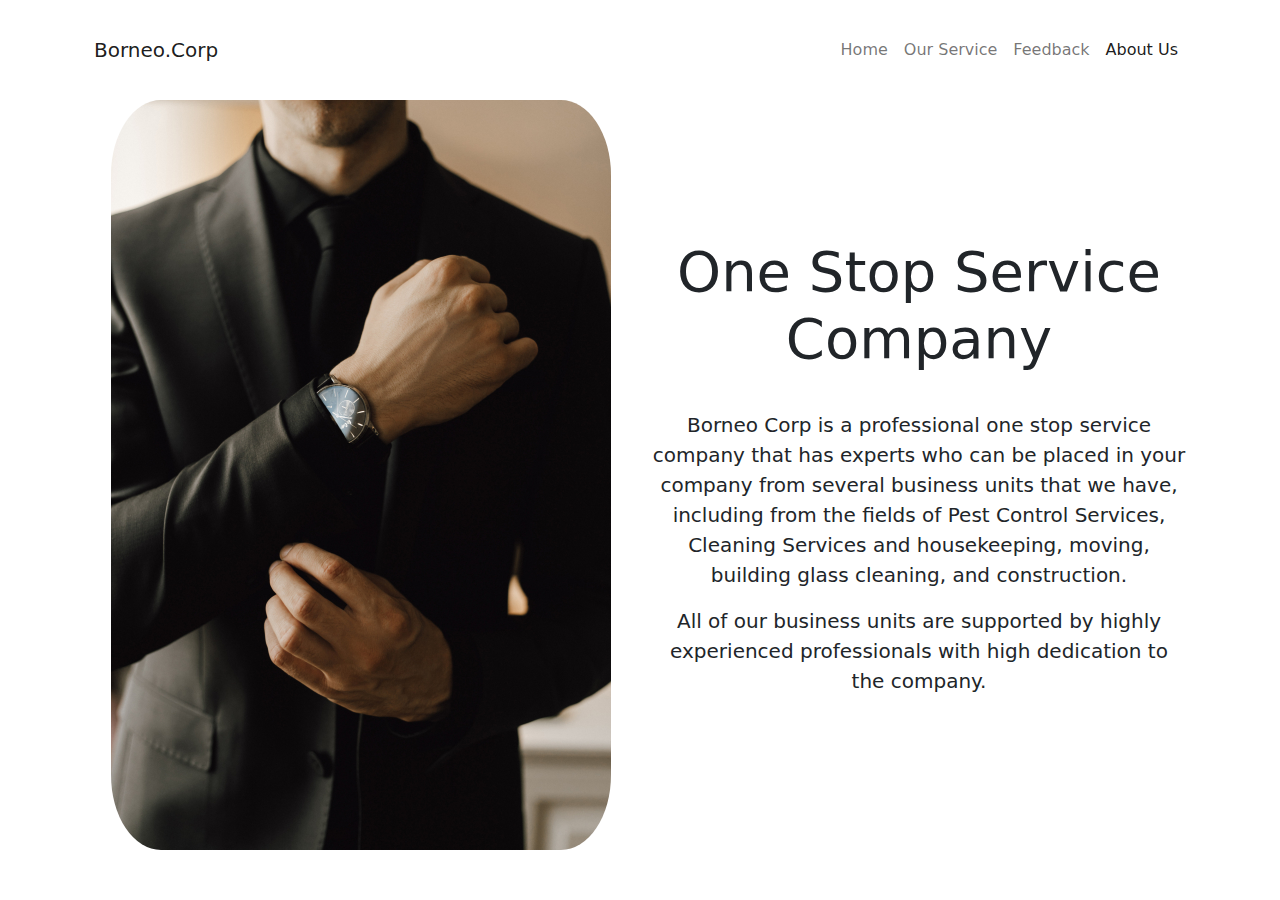
==== about.html @ 28681589 "Add files via upload" ====
<!DOCTYPE html>
<html lang="en">
<head>
    <meta charset="UTF-8">
    <meta http-equiv="X-UA-Compatible" content="IE=edge">
    <meta name="viewport" content="width=device-width, initial-scale=1.0">
    <link href="bootstrap.css" rel="stylesheet">
    <script src="https://cdn.jsdelivr.net/npm/bootstrap@5.1.3/dist/js/bootstrap.bundle.min.js" integrity="sha384-ka7Sk0Gln4gmtz2MlQnikT1wXgYsOg+OMhuP+IlRH9sENBO0LRn5q+8nbTov4+1p" crossorigin="anonymous"></script>
    <link rel="stylesheet" href="style.css">
    <title>Borneo.Corp</title>
</head>
<body>
  <div class="container">
    <nav class="navbar navbar-expand-lg navbar-light" style="height: 100px;">
      <div class="container-fluid">
        <a class="navbar-brand" href="#">Borneo.Corp</a>
        <button class="navbar-toggler" type="button" data-bs-toggle="collapse" data-bs-target="#navbarNavAltMarkup" aria-controls="navbarNavAltMarkup" aria-expanded="false" aria-label="Toggle navigation">
          <span class="navbar-toggler-icon"></span>
        </button>
        <div class="collapse navbar-collapse" id="navbarNavAltMarkup">
          <div class="navbar-nav ms-auto">
            <a class="nav-link" aria-current="page" href="index.html">Home</a>
            <a class="nav-link" href="index.html#our-service">Our Service</a>
            <a class="nav-link" href="index.html#feedback">Feedback</a>
            <a class="nav-link active" href="about.html">About Us</a>
          </div>
        </div>
      </div>
    </nav>
    <div class="container">
      <div class="row justify-content-center fs-5 text-center">
        <div class="col">
          <img src="assets/about.jpg" alt="" width="500px" style="border-radius: 10%;">
        </div>
        <div class="col d-flex align-items-center">
          <div>
            <h3 class="display-4"><span class="fw-bolder"> One Stop Service</span> Company</h3><br>
            <p>Borneo Corp is a professional one stop service company that has experts who can be placed in your company from several business units that we have, including from the fields of Pest Control Services, Cleaning Services and housekeeping, moving, building glass cleaning, and construction.</p>
            <p>All of our business units are supported by highly experienced professionals with high dedication to the company.</p>
          </div>
          
        </div>
      </div>
    </div>
    
</body>
</html>
---- style.css ----
.sign {
    margin-left: 300px;
    margin-right: 50px;
    background-image: linear-gradient(135deg,rgba(255,105,0,1) 0%,rgb(207,46,46) 100%);
    border: none;
}
h2 {
    margin-top: 50px;
    
}
.text-start {
    margin-left: 45px;
    color: white;
}
.card {
    border: none;
}
.card:hover {
    text-shadow: none !important;
    box-sizing: border-box !important;
    cursor: pointer !important;
    transition: all 0,3s ease !important;
    -webkit-transform: scale(1.1) !important;
    -ms-transform: scale(1.1) !important;
    transform: scale(1.1) !important;
    z-index: 2;
}
img {
    border-radius: 1%;
}
.about {
    width: 400px;
    margin-top: 50px;
}
.nav-link:hover {
    color: red;
}
body {
    max-height: 100vh;
}
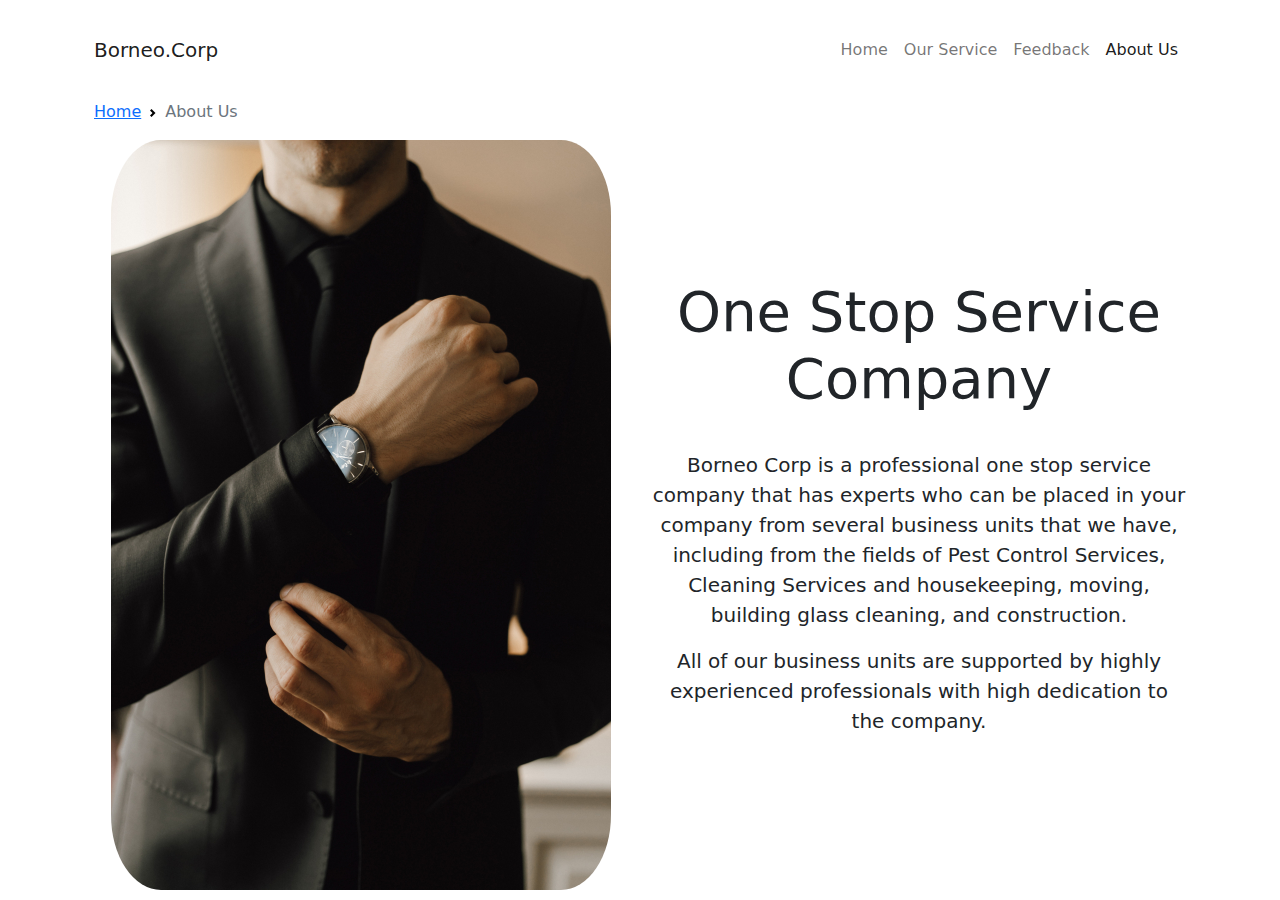
==== commit 9cd0ebbb: "Update about.html" ====
--- a/about.html
+++ b/about.html
@@ -27,10 +27,18 @@
         </div>
       </div>
     </nav>
+      <div class="container">
+      <nav style="--bs-breadcrumb-divider: url(&#34;data:image/svg+xml,%3Csvg xmlns='http://www.w3.org/2000/svg' width='8' height='8'%3E%3Cpath d='M2.5 0L1 1.5 3.5 4 1 6.5 2.5 8l4-4-4-4z' fill='currentColor'/%3E%3C/svg%3E&#34;);" aria-label="breadcrumb">
+          <ol class="breadcrumb">
+            <li class="breadcrumb-item"><a href="index.html">Home</a></li>
+            <li class="breadcrumb-item active" aria-current="page">About Us</li>
+          </ol>
+        </nav>
+  </div>
     <div class="container">
       <div class="row justify-content-center fs-5 text-center">
         <div class="col">
-          <img src="assets/about.jpg" alt="" width="500px" style="border-radius: 10%;">
+          <img class="img-fluid" src="assets/about.jpg" alt="" width="500px" style="border-radius: 10%;">
         </div>
         <div class="col d-flex align-items-center">
           <div>
@@ -44,4 +52,4 @@
     </div>
     
 </body>
-</html>+</html>
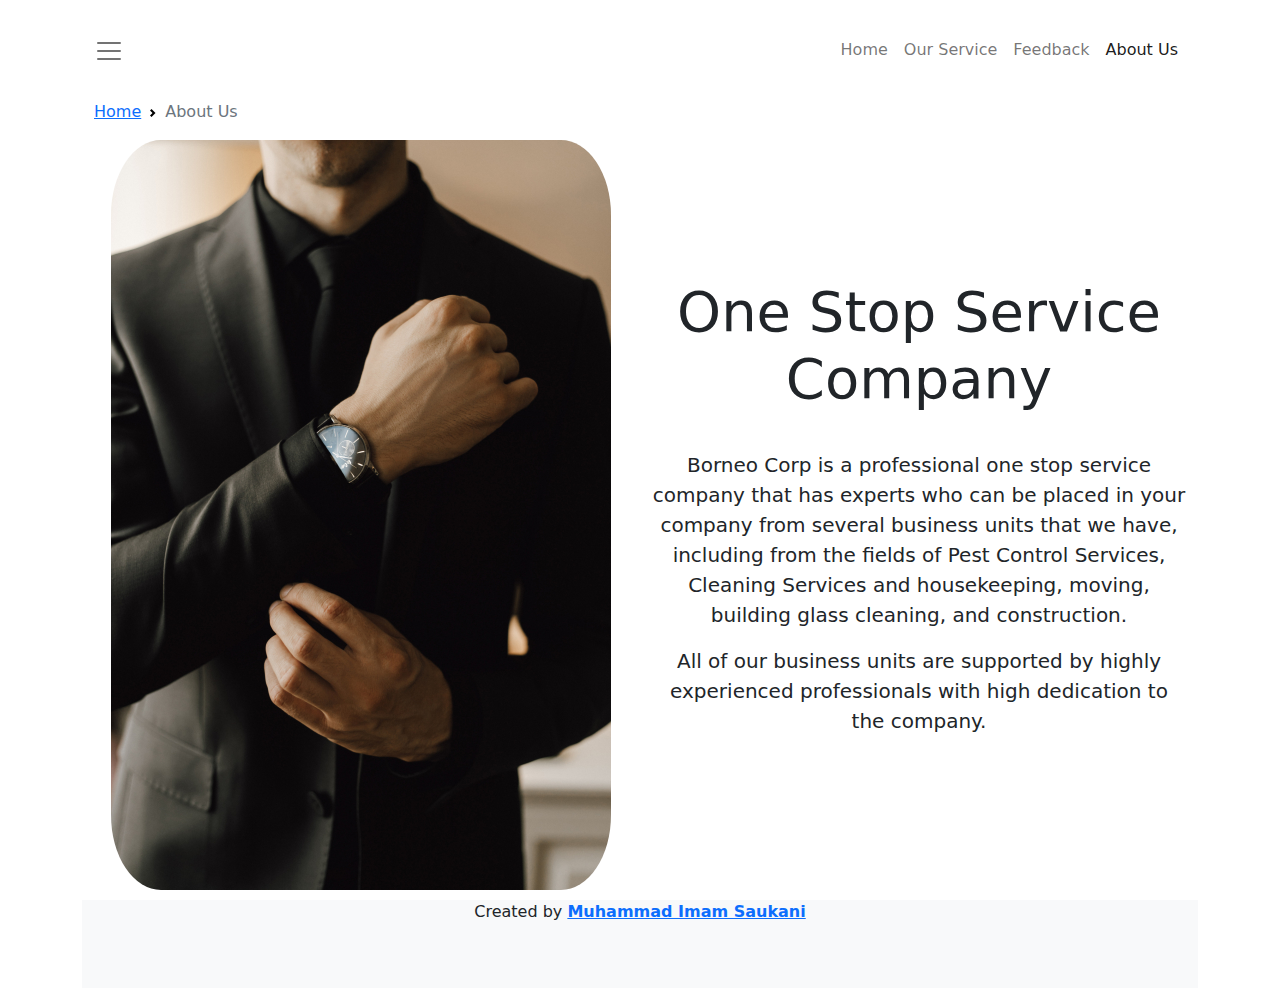
==== commit 4b3c2dcf: "Update about.html" ====
--- a/about.html
+++ b/about.html
@@ -7,13 +7,16 @@
     <link href="bootstrap.css" rel="stylesheet">
     <script src="https://cdn.jsdelivr.net/npm/bootstrap@5.1.3/dist/js/bootstrap.bundle.min.js" integrity="sha384-ka7Sk0Gln4gmtz2MlQnikT1wXgYsOg+OMhuP+IlRH9sENBO0LRn5q+8nbTov4+1p" crossorigin="anonymous"></script>
     <link rel="stylesheet" href="style.css">
+    <link rel="preconnect" href="https://fonts.googleapis.com">
+    <link rel="preconnect" href="https://fonts.gstatic.com" crossorigin>
+    <link href="https://fonts.googleapis.com/css2?family=Dancing+Script&display=swap" rel="stylesheet">
     <title>Borneo.Corp</title>
 </head>
 <body>
   <div class="container">
     <nav class="navbar navbar-expand-lg navbar-light" style="height: 100px;">
       <div class="container-fluid">
-        <a class="navbar-brand" href="#">Borneo.Corp</a>
+        <a class="navbar-brand" href="#" style="font-family: 'Dancing Script', cursive;'>Borneo.Corp</a>
         <button class="navbar-toggler" type="button" data-bs-toggle="collapse" data-bs-target="#navbarNavAltMarkup" aria-controls="navbarNavAltMarkup" aria-expanded="false" aria-label="Toggle navigation">
           <span class="navbar-toggler-icon"></span>
         </button>
@@ -50,6 +53,8 @@
         </div>
       </div>
     </div>
-    
+    <footer class="bg-light text-center pb-5" style="margin-top: 10px;">
+      <p>Created by <a href="https://www.instagram.com/imam_saukani/" class="fw-bold">Muhammad Imam Saukani</a></p>
+    </footer>
 </body>
 </html>
